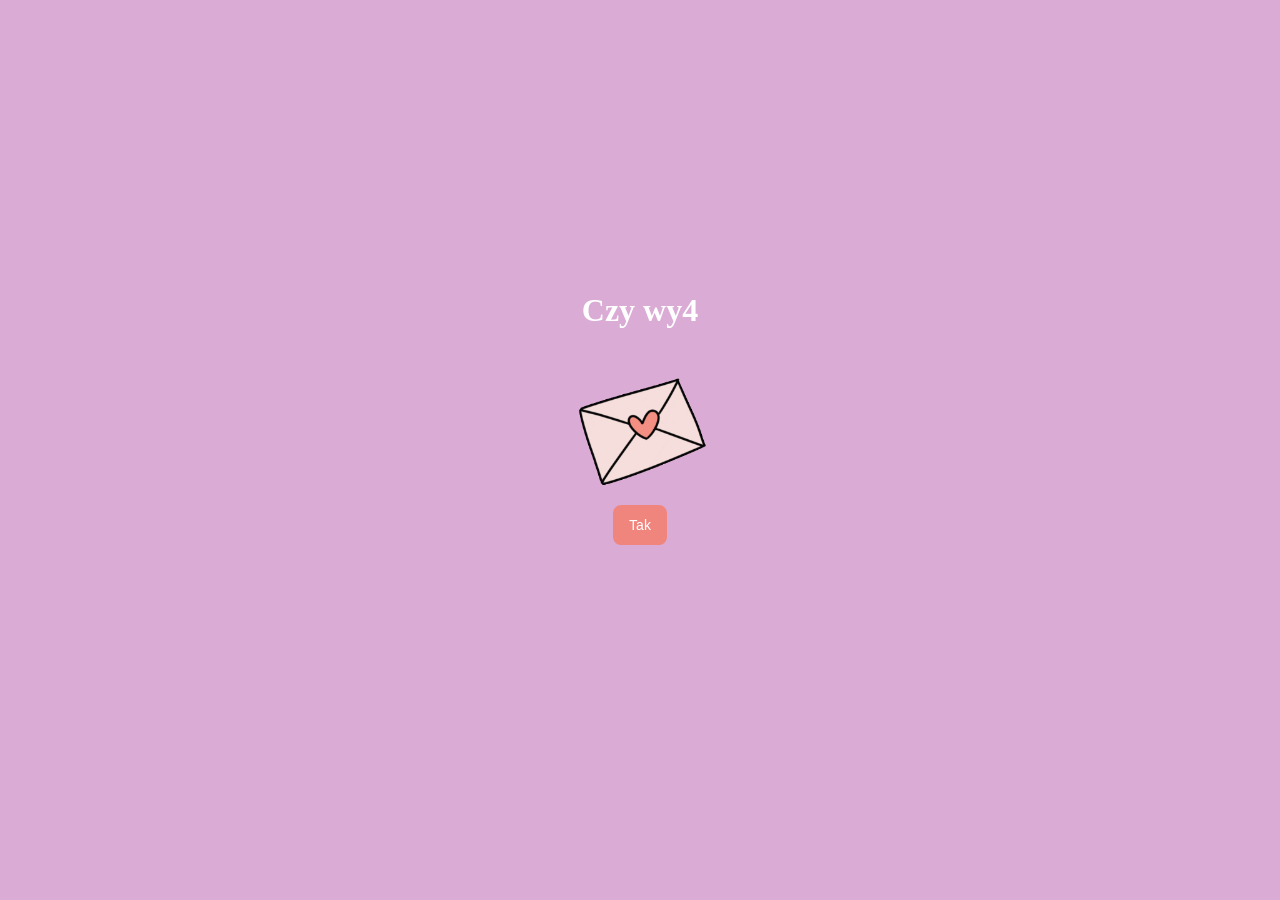
==== index.html @ 9fefeac3 "Init" ====
<!DOCTYPE html>
<html>
  <head>
    <link rel="stylesheet" href="./styles.css" />
  </head>
  <body>
    <div class="container">
      <div class="center">
        <div><h1>Czy wy4</h1></div>
        <div class="img">
          <img
            src="./giphy.gif"
            alt="Cute animated mail sticker"
            width="150"
            height="150"
          />
        </div>
        <div>
          <button class="button-1" onclick="yesClick()">Tak</button>
        </div>
      </div>
    </div>
    <script>
      function yesClick() {
        window.location.href = "yes.html";
      }
    </script>
  </body>
</html>
---- styles.css ----
body {
  background-color: rgb(218, 171, 213);
}

h1 {
  color: white;
}
h3 {
  color: white;
}

.container {
  height: 800px;
  position: relative;
  text-align: center;
}

.center {
  position: absolute;
  top: 50%;
  left: 50%;
  -ms-transform: translate(-50%, -50%);
  transform: translate(-50%, -50%);
}

/* CSS */
.button-1 {
  background-color: #f0857e;
  border-radius: 8px;
  border-style: none;
  box-sizing: border-box;
  color: #ffffff;
  cursor: pointer;
  display: inline-block;
  font-family: "Haas Grot Text R Web", "Helvetica Neue", Helvetica, Arial,
    sans-serif;
  font-size: 14px;
  font-weight: 500;
  height: 40px;
  line-height: 20px;
  list-style: none;
  margin: 0;
  outline: none;
  padding: 10px 16px;
  position: relative;
  text-align: center;
  text-decoration: none;
  transition: color 100ms;
  vertical-align: baseline;
  user-select: none;
  -webkit-user-select: none;
  touch-action: manipulation;
}

.button-1:hover,
.button-1:focus {
  background-color: #eea5a0;
}

.mirror {
  -moz-transform: scale(-1, 1);
  -o-transform: scale(-1, 1);
  -webkit-transform: scale(-1, 1);
  transform: scale(-1, 1);
}
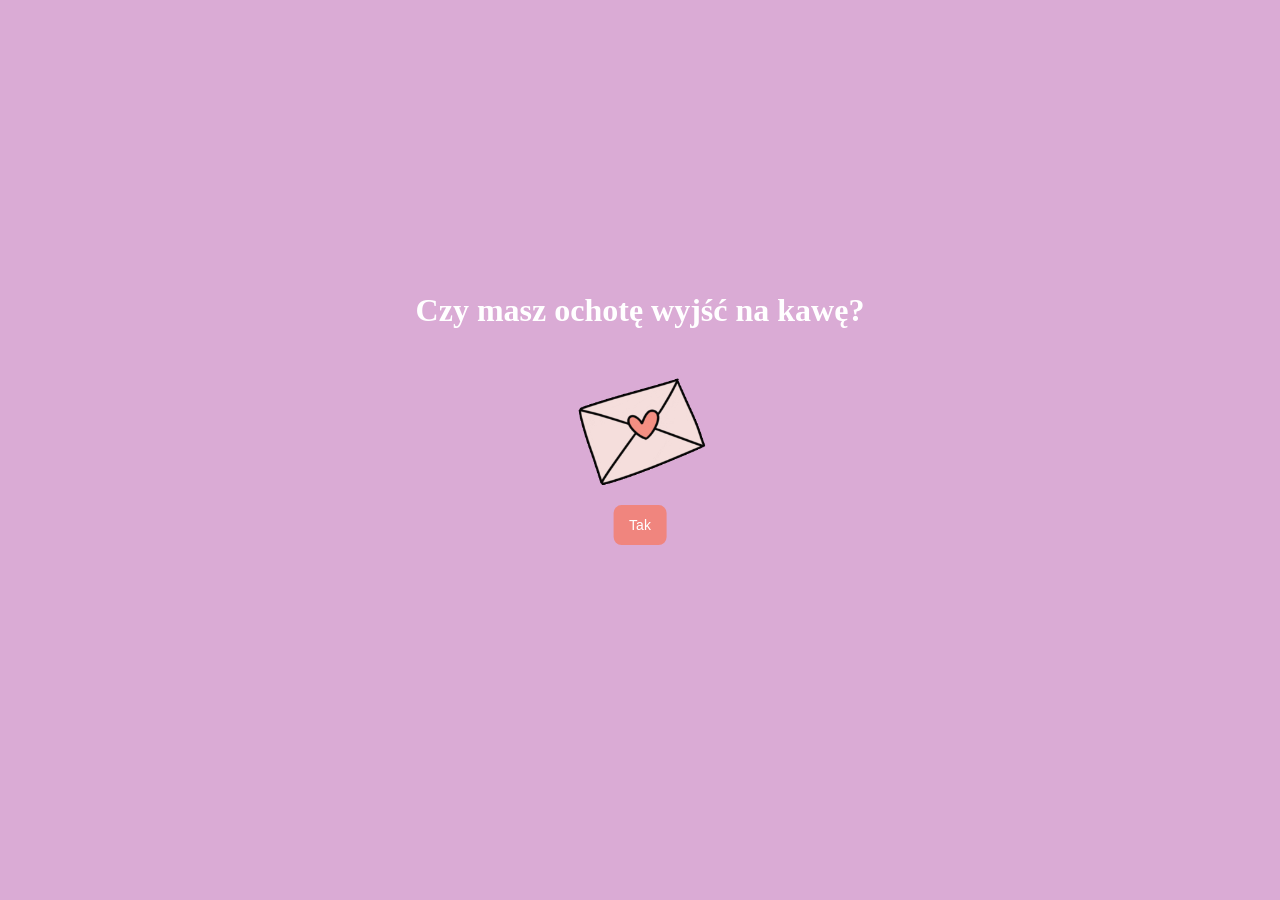
==== commit 9d8c8b9c: "fix question" ====
--- a/index.html
+++ b/index.html
@@ -6,7 +6,7 @@
   <body>
     <div class="container">
       <div class="center">
-        <div><h1>Czy wy4</h1></div>
+        <div><h1>Czy masz ochotę wyjść na kawę?</h1></div>
         <div class="img">
           <img
             src="./giphy.gif"
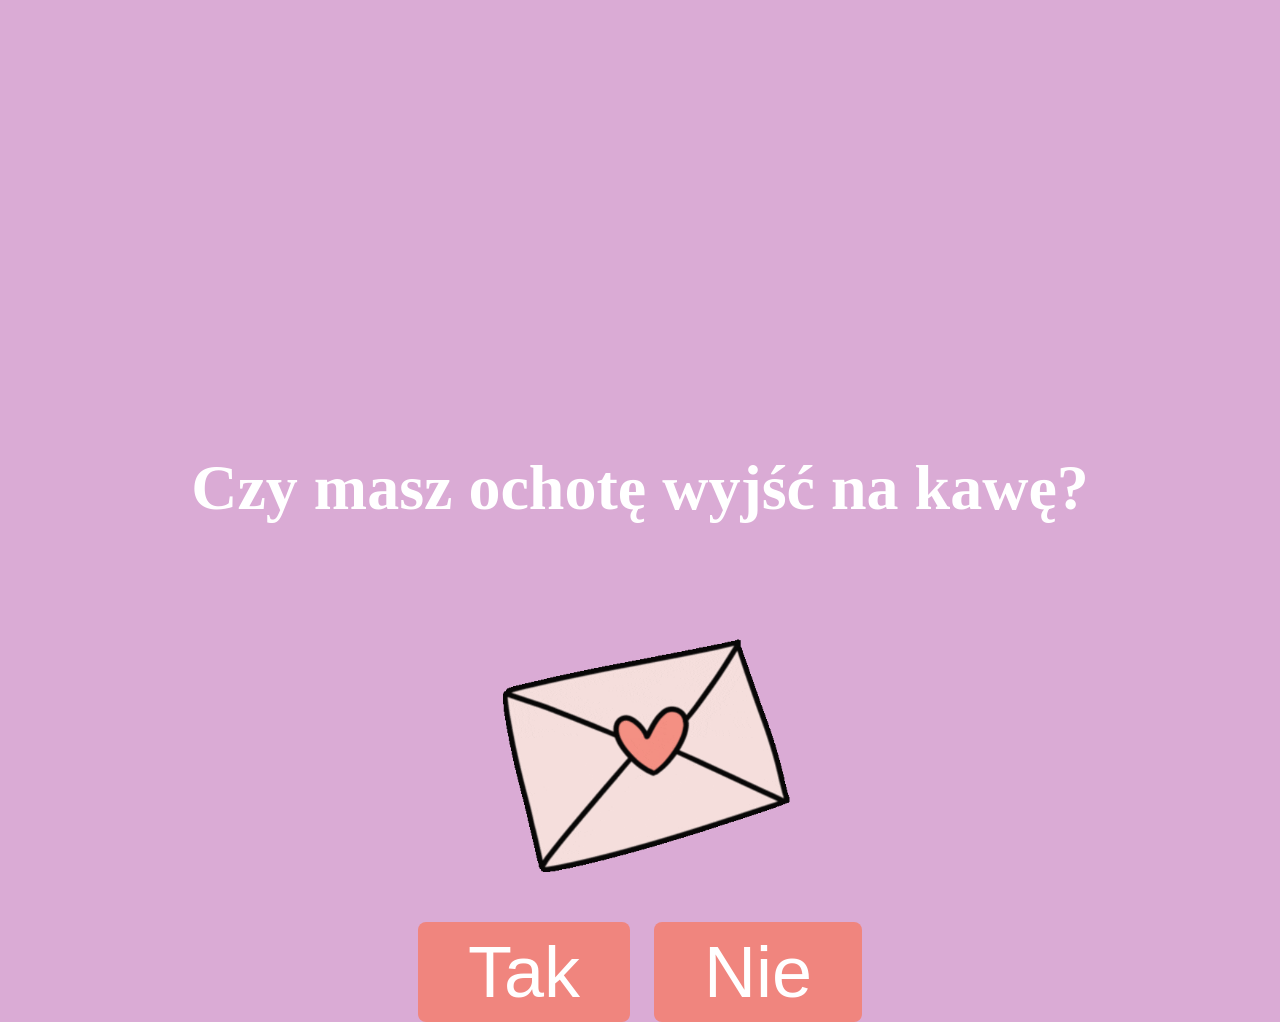
==== commit 8395f358: "add no option" ====
--- a/index.html
+++ b/index.html
@@ -11,12 +11,19 @@
           <img
             src="./giphy.gif"
             alt="Cute animated mail sticker"
-            width="150"
-            height="150"
+            width="350"
+            height="350"
           />
         </div>
-        <div>
+        <div class="buttons">
           <button class="button-1" onclick="yesClick()">Tak</button>
+          <button
+            class="button-1"
+            onclick="noClick()"
+            style="margin-left: 20px"
+          >
+            Nie
+          </button>
         </div>
       </div>
     </div>
@@ -24,6 +31,9 @@
       function yesClick() {
         window.location.href = "yes.html";
       }
+      function noClick() {
+        window.location.href = "no.html";
+      }
     </script>
   </body>
 </html>
--- a/styles.css
+++ b/styles.css
@@ -4,23 +4,25 @@
 
 h1 {
   color: white;
+  font-size: 4em;
 }
-h3 {
+h2 {
   color: white;
+  font-size: 2em;
 }
 
 .container {
   height: 800px;
   position: relative;
   text-align: center;
+  display: flex;
+  justify-content: center;
 }
 
 .center {
   position: absolute;
   top: 50%;
-  left: 50%;
-  -ms-transform: translate(-50%, -50%);
-  transform: translate(-50%, -50%);
+  margin-left: auto;
 }
 
 /* CSS */
@@ -34,14 +36,14 @@
   display: inline-block;
   font-family: "Haas Grot Text R Web", "Helvetica Neue", Helvetica, Arial,
     sans-serif;
-  font-size: 14px;
+  font-size: 4.5em;
   font-weight: 500;
-  height: 40px;
+  height: 100px;
   line-height: 20px;
   list-style: none;
   margin: 0;
   outline: none;
-  padding: 10px 16px;
+  padding: 30px 50px;
   position: relative;
   text-align: center;
   text-decoration: none;
@@ -63,3 +65,9 @@
   -webkit-transform: scale(-1, 1);
   transform: scale(-1, 1);
 }
+
+@media (max-width: 480px) {
+  .button-1 {
+    height: 100px;
+  }
+}
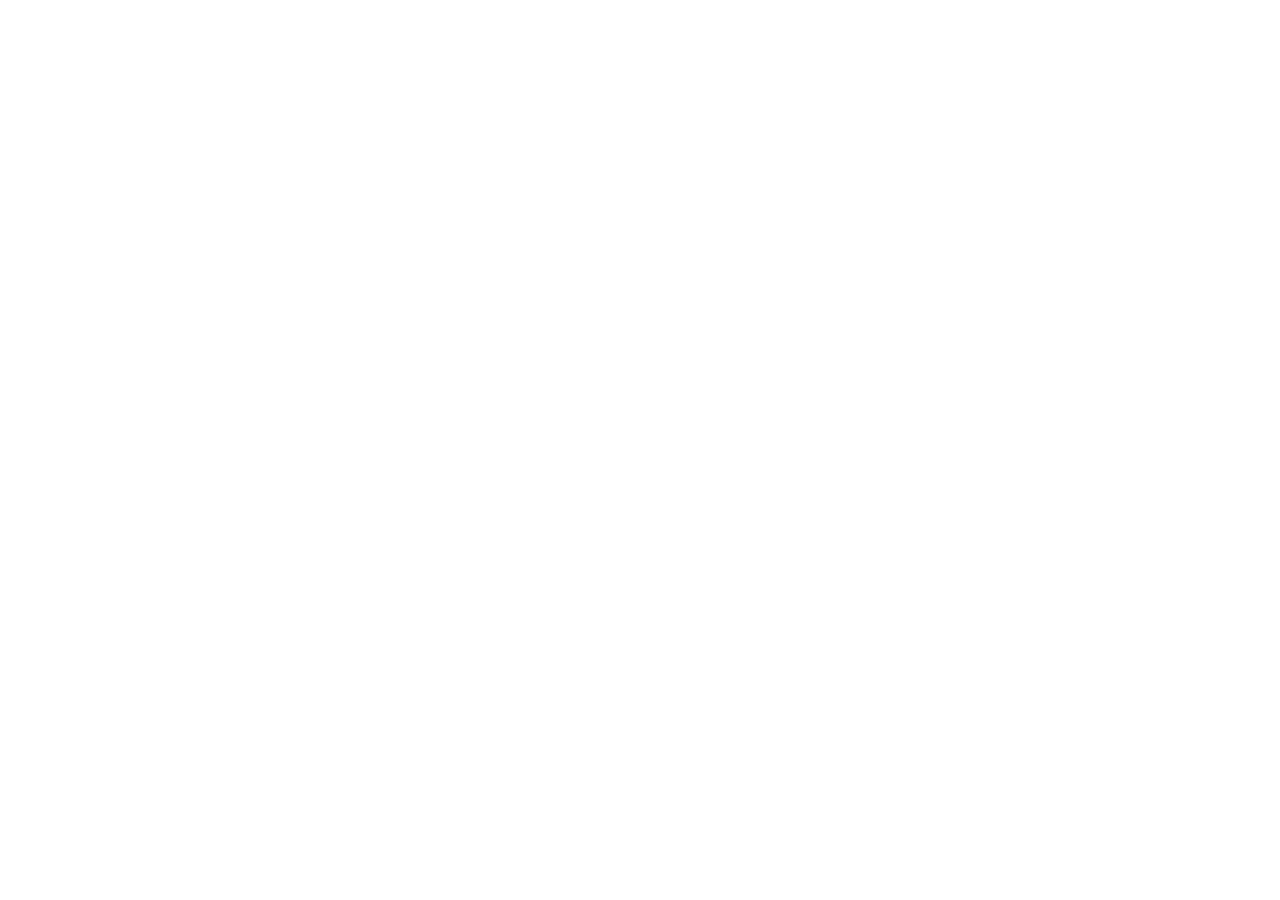
==== commit fb66b0f9: "comment out" ====
--- a/index.html
+++ b/index.html
@@ -1,6 +1,6 @@
 <!DOCTYPE html>
 <html>
-  <head>
+  <!-- <head>
     <link rel="stylesheet" href="./styles.css" />
   </head>
   <body>
@@ -33,7 +33,7 @@
       }
       function noClick() {
         window.location.href = "no.html";
-      }
+      } -->
     </script>
   </body>
 </html>
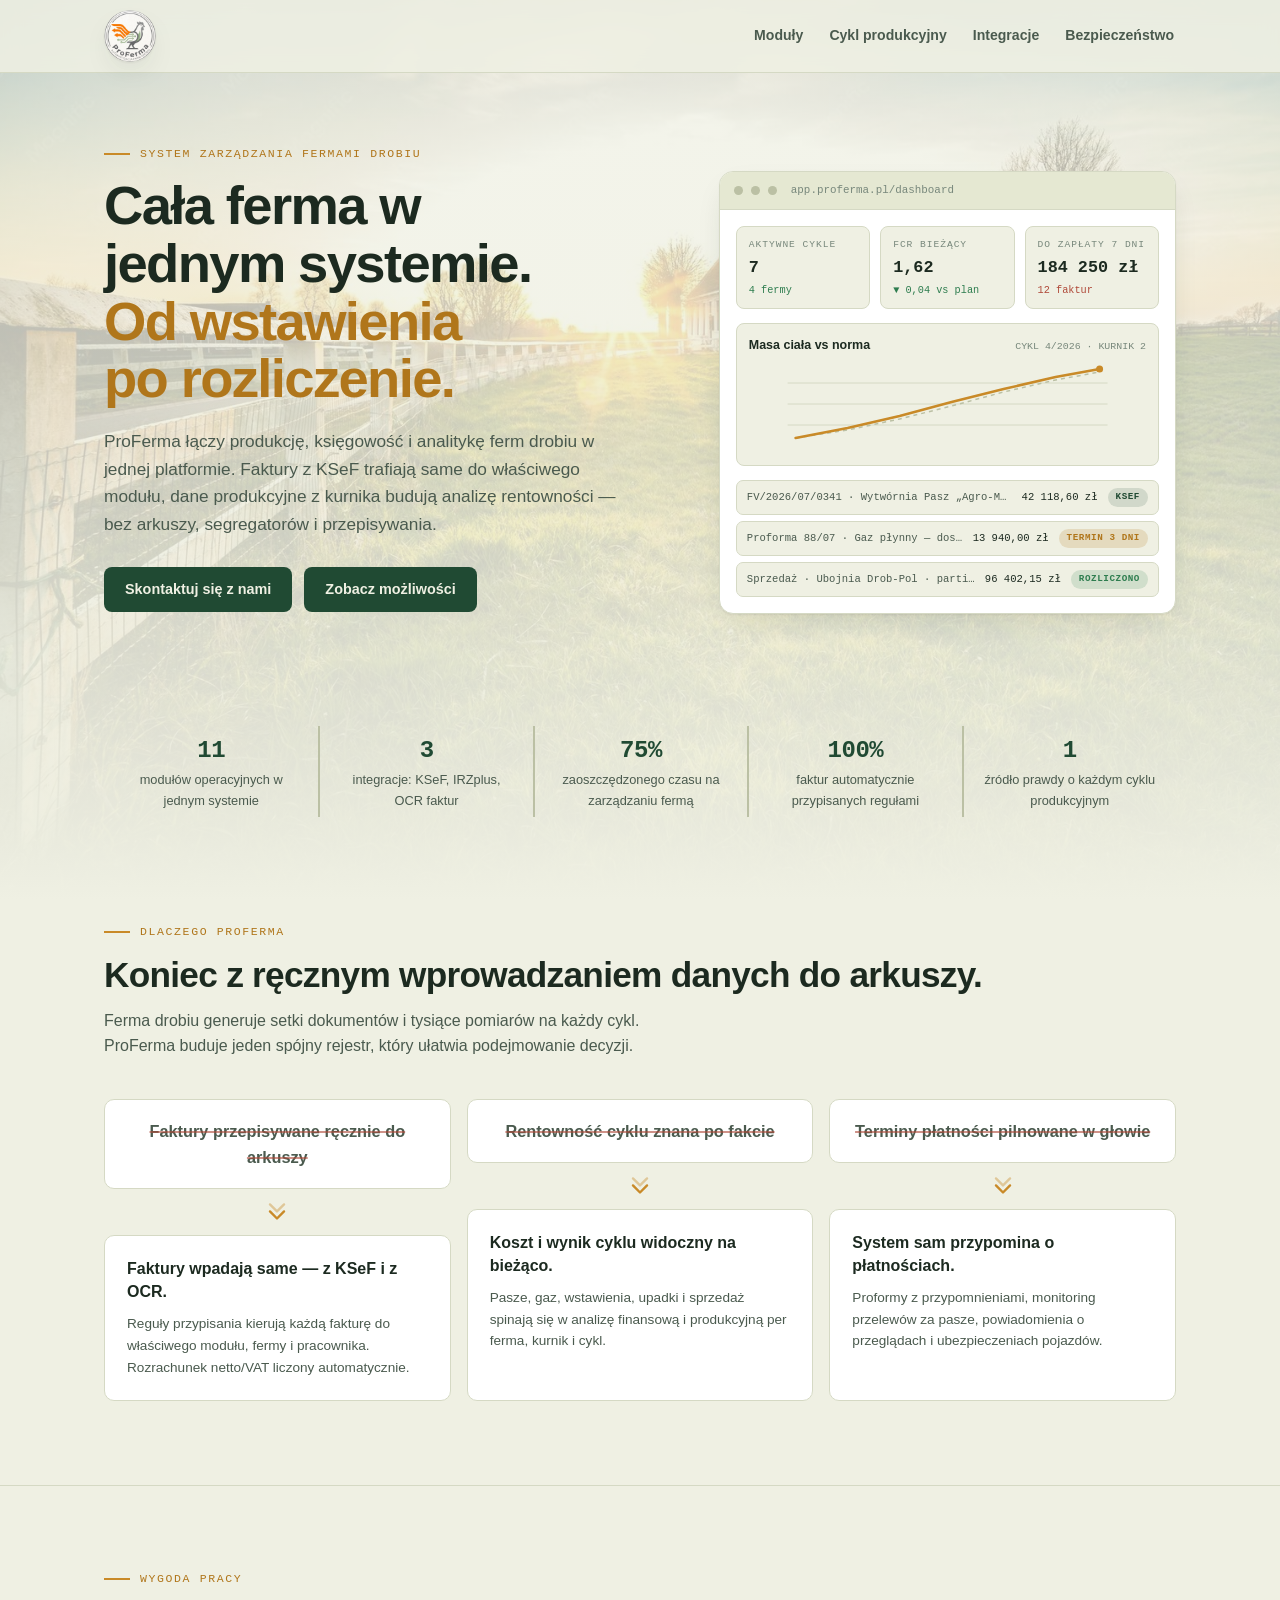
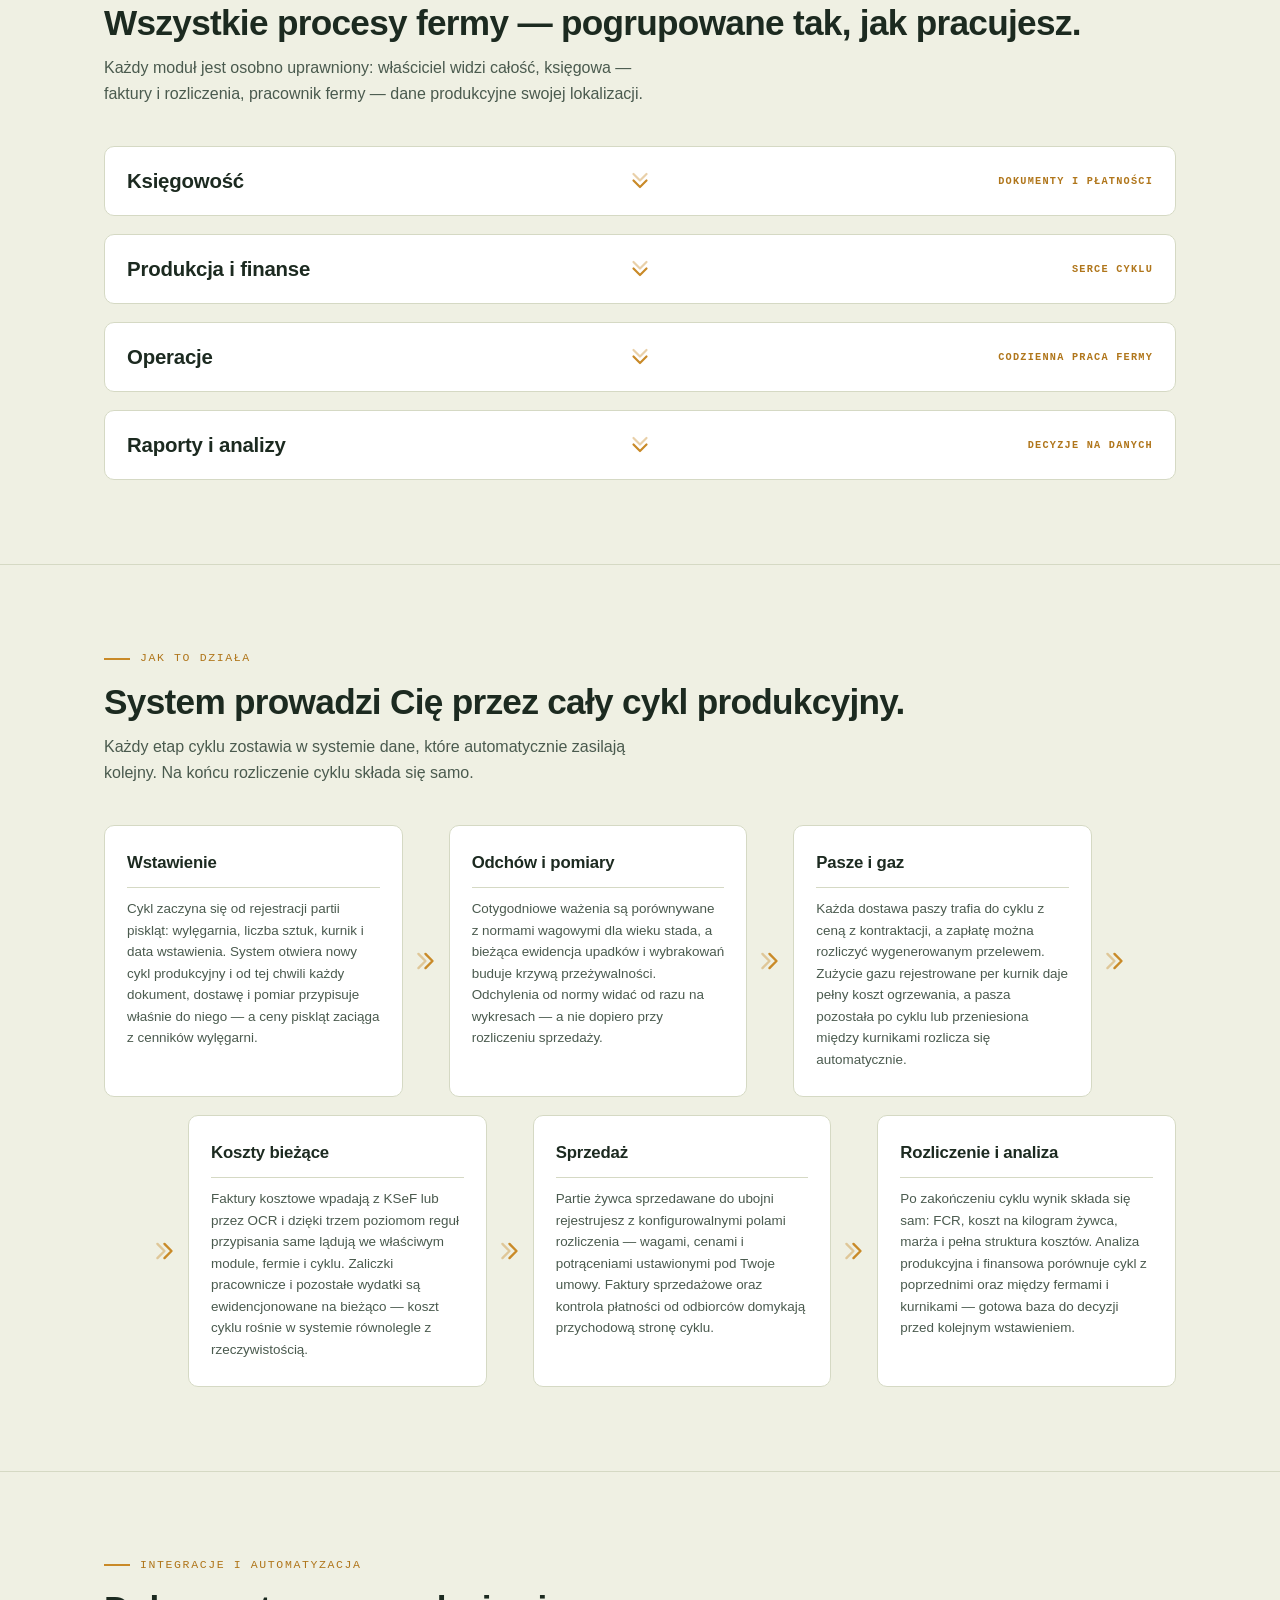
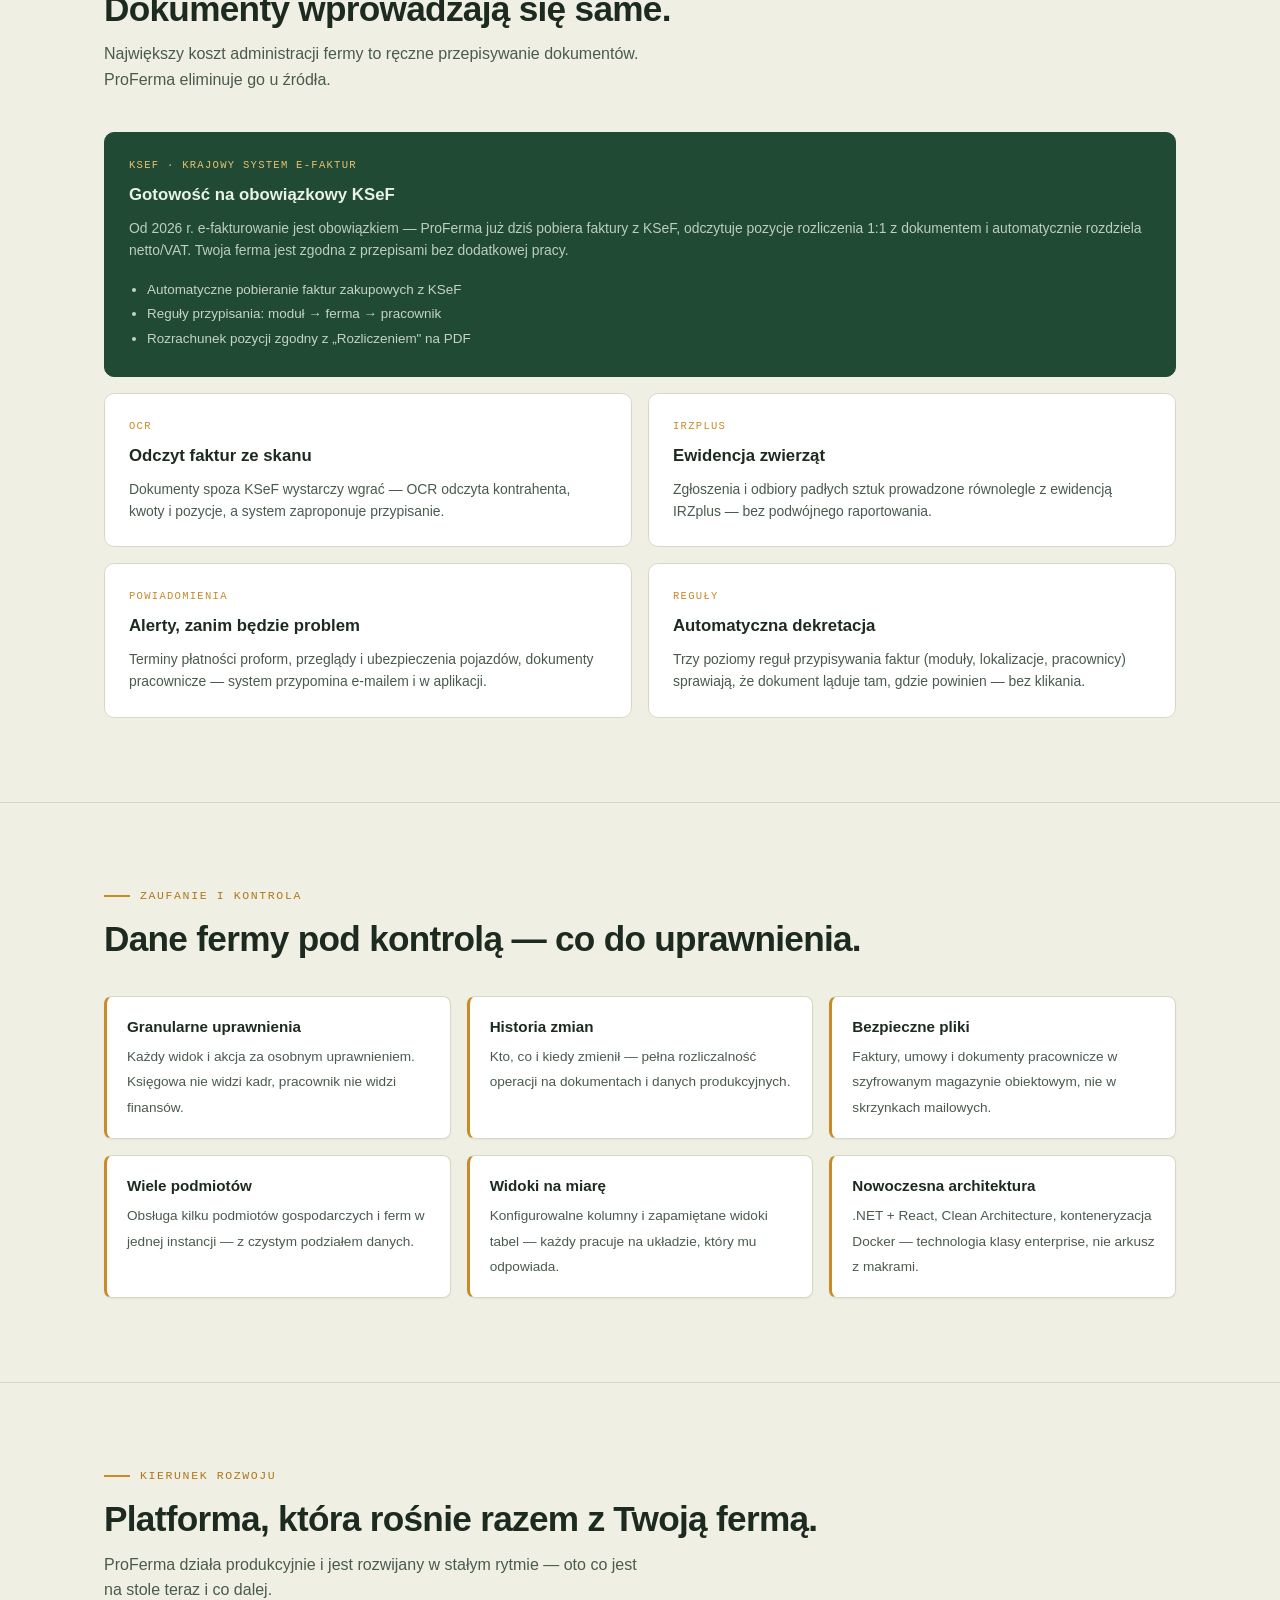
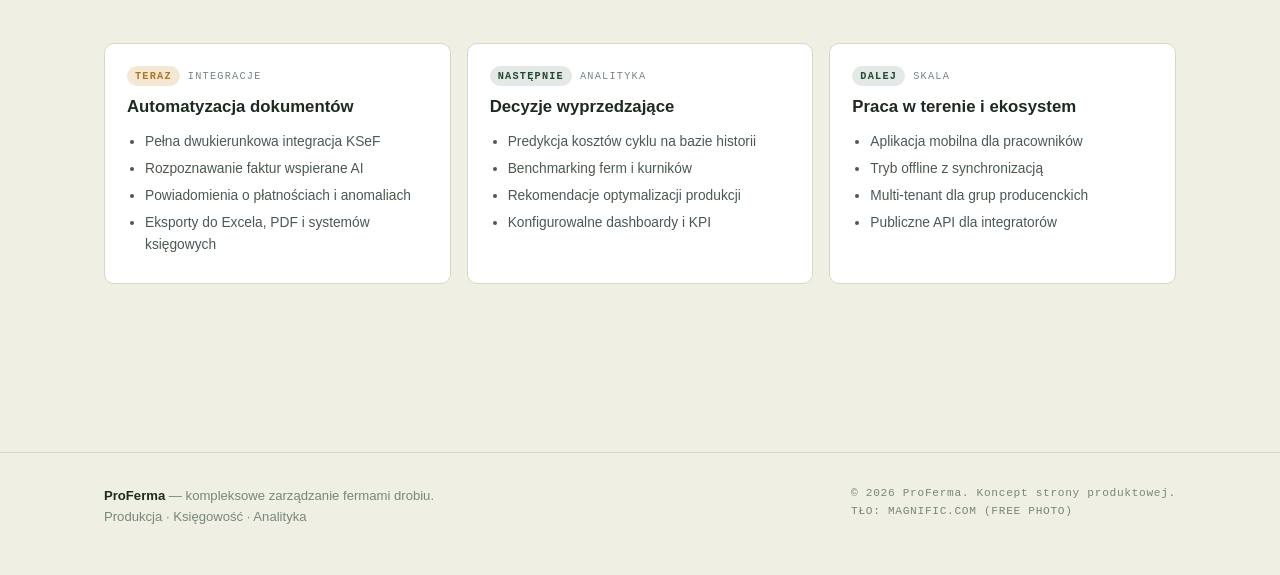
==== commit b751254b: "changes for page" ====
--- a/index.html
+++ b/index.html
@@ -1,39 +1,2036 @@
-<!DOCTYPE html>
-<html>
-  <!-- <head>
-    <link rel="stylesheet" href="./styles.css" />
+<!doctype html>
+<html lang="pl">
+  <head>
+    <meta charset="utf-8" />
+    <meta name="viewport" content="width=device-width, initial-scale=1" />
+    <title>ProFerma — Cała ferma w jednym systemie</title>
+    <style>
+      :root {
+        --bg: #eff0e3;
+        --bg-raised: #ffffff;
+        --bg-inset: #e5e8d2;
+        --ink: #1c2a20;
+        --ink-soft: #4a5a4e;
+        --ink-faint: #77877b;
+        --pine: #204a33;
+        --pine-deep: #16341f;
+        --amber: #c98a28;
+        --amber-strong: #b0761b;
+        --line: #d5d9c4;
+        --line-strong: #bbc0a4;
+        --good: #2e7d4f;
+        --warn: #b0761b;
+        --crit: #b04a3a;
+        --shadow:
+          0 1px 2px rgba(28, 42, 32, 0.06),
+          0 12px 32px -12px rgba(28, 42, 32, 0.18);
+        --radius: 10px;
+        --font-body:
+          "Segoe UI Variable Text", "Segoe UI", -apple-system, "Helvetica Neue",
+          Arial, sans-serif;
+        --font-display:
+          "Segoe UI Variable Display", "Segoe UI", -apple-system,
+          "Helvetica Neue", Arial, sans-serif;
+        --font-mono:
+          "Cascadia Mono", "Cascadia Code", Consolas, "SF Mono",
+          "JetBrains Mono", monospace;
+      }
+      @media (prefers-color-scheme: dark) {
+        :root {
+          --bg: #12160c;
+          --bg-raised: #1b2112;
+          --bg-inset: #161b0e;
+          --ink: #e6ebdc;
+          --ink-soft: #a8b5a2;
+          --ink-faint: #71806c;
+          --pine: #8fc7a3;
+          --pine-deep: #a9d8ba;
+          --amber: #e0a749;
+          --amber-strong: #edb85c;
+          --line: #2b331f;
+          --line-strong: #3c4629;
+          --good: #6fbe8f;
+          --warn: #e0a749;
+          --crit: #e08070;
+          --shadow:
+            0 1px 2px rgba(0, 0, 0, 0.4), 0 12px 32px -12px rgba(0, 0, 0, 0.6);
+        }
+      }
+      :root[data-theme="dark"] {
+        --bg: #12160c;
+        --bg-raised: #1b2112;
+        --bg-inset: #161b0e;
+        --ink: #e6ebdc;
+        --ink-soft: #a8b5a2;
+        --ink-faint: #71806c;
+        --pine: #8fc7a3;
+        --pine-deep: #a9d8ba;
+        --amber: #e0a749;
+        --amber-strong: #edb85c;
+        --line: #2b331f;
+        --line-strong: #3c4629;
+        --good: #6fbe8f;
+        --warn: #e0a749;
+        --crit: #e08070;
+        --shadow:
+          0 1px 2px rgba(0, 0, 0, 0.4), 0 12px 32px -12px rgba(0, 0, 0, 0.6);
+      }
+      :root[data-theme="light"] {
+        --bg: #eff0e3;
+        --bg-raised: #ffffff;
+        --bg-inset: #e5e8d2;
+        --ink: #1c2a20;
+        --ink-soft: #4a5a4e;
+        --ink-faint: #77877b;
+        --pine: #204a33;
+        --pine-deep: #16341f;
+        --amber: #c98a28;
+        --amber-strong: #b0761b;
+        --line: #d5d9c4;
+        --line-strong: #bbc0a4;
+        --good: #2e7d4f;
+        --warn: #b0761b;
+        --crit: #b04a3a;
+        --shadow:
+          0 1px 2px rgba(28, 42, 32, 0.06),
+          0 12px 32px -12px rgba(28, 42, 32, 0.18);
+      }
+
+      * {
+        box-sizing: border-box;
+      }
+      html {
+        scroll-behavior: smooth;
+      }
+      body {
+        margin: 0;
+        background: var(--bg);
+        color: var(--ink);
+        font-family: var(--font-body);
+        font-size: 16px;
+        line-height: 1.6;
+        -webkit-font-smoothing: antialiased;
+      }
+      a {
+        color: inherit;
+      }
+      .wrap {
+        max-width: 1120px;
+        margin: 0 auto;
+        padding: 0 24px;
+      }
+
+      .eyebrow {
+        font-family: var(--font-mono);
+        font-size: 0.72rem;
+        letter-spacing: 0.14em;
+        text-transform: uppercase;
+        color: var(--amber-strong);
+        display: flex;
+        align-items: center;
+        gap: 10px;
+        margin: 0 0 14px;
+      }
+      .eyebrow::before {
+        content: "";
+        width: 26px;
+        height: 2px;
+        background: var(--amber);
+        flex: none;
+      }
+      h2 {
+        font-family: var(--font-display);
+        font-size: clamp(1.6rem, 3.2vw, 2.2rem);
+        font-weight: 750;
+        letter-spacing: -0.02em;
+        line-height: 1.15;
+        margin: 0 0 12px;
+        text-wrap: balance;
+      }
+      .section-lead {
+        color: var(--ink-soft);
+        max-width: 62ch;
+        margin: 0 0 40px;
+      }
+
+      /* ---------- nav ---------- */
+      .topnav {
+        position: sticky;
+        top: 0;
+        z-index: 50;
+        background: color-mix(in srgb, var(--bg) 86%, transparent);
+        backdrop-filter: blur(10px);
+        border-bottom: 1px solid var(--line);
+      }
+      .topnav .wrap {
+        display: flex;
+        align-items: center;
+        gap: 28px;
+        height: 72px;
+      }
+      .brand {
+        display: flex;
+        align-items: center;
+        gap: 10px;
+        font-weight: 700;
+        text-decoration: none;
+        font-size: 1rem;
+      }
+      .brand-mark {
+        width: 52px;
+        height: 52px;
+        border-radius: 50%;
+        overflow: hidden;
+        flex: none;
+        display: block;
+        box-shadow: var(--shadow);
+      }
+      .brand-mark img {
+        display: block;
+        width: 100%;
+        height: 100%;
+        object-fit: cover;
+      }
+      .topnav nav {
+        display: flex;
+        gap: 22px;
+        margin-left: auto;
+      }
+      .topnav nav a {
+        text-decoration: none;
+        font-size: 0.88rem;
+        font-weight: 700;
+        color: var(--ink-soft);
+        padding: 4px 2px;
+        border-bottom: 2px solid transparent;
+      }
+      .topnav nav a:hover,
+      .topnav nav a:focus-visible {
+        color: var(--ink);
+        border-bottom-color: var(--amber-strong);
+      }
+      @media (max-width: 800px) {
+        .topnav nav {
+          display: none;
+        }
+      }
+
+      .btn {
+        display: inline-flex;
+        align-items: center;
+        gap: 8px;
+        padding: 10px 20px;
+        border-radius: 8px;
+        font-weight: 600;
+        font-size: 0.9rem;
+        text-decoration: none;
+        border: 1px solid transparent;
+        cursor: pointer;
+        transition:
+          transform 0.12s ease,
+          box-shadow 0.12s ease,
+          background 0.12s ease;
+      }
+      .btn-primary {
+        background: var(--pine);
+        color: var(--bg);
+      }
+      :root[data-theme="light"] .btn-primary {
+        color: #eff0e3;
+      }
+      @media (prefers-color-scheme: dark) {
+        .btn-primary {
+          color: #12160c;
+        }
+      }
+      :root[data-theme="dark"] .btn-primary {
+        color: #12160c;
+      }
+      .btn-primary:hover {
+        transform: translateY(-1px);
+        box-shadow: var(--shadow);
+      }
+      .btn-ghost {
+        border-color: var(--line-strong);
+        color: var(--ink);
+      }
+      .btn-ghost:hover {
+        background: var(--bg-inset);
+      }
+      .btn-sm {
+        padding: 7px 14px;
+        font-size: 0.82rem;
+      }
+      .btn:focus-visible {
+        outline: 2px solid var(--amber);
+        outline-offset: 2px;
+      }
+
+      /* ---------- hero ---------- */
+      .hero {
+        padding: 72px 0 64px;
+        overflow: hidden;
+      }
+      .hero .wrap {
+        display: grid;
+        grid-template-columns: minmax(0, 11fr) minmax(0, 9fr);
+        gap: 56px;
+        align-items: center;
+      }
+      @media (max-width: 940px) {
+        .hero .wrap {
+          grid-template-columns: 1fr;
+        }
+      }
+      .hero h1 {
+        font-family: var(--font-display);
+        font-size: clamp(2.2rem, 5vw, 3.4rem);
+        font-weight: 800;
+        letter-spacing: -0.03em;
+        line-height: 1.06;
+        margin: 0 0 20px;
+        text-wrap: balance;
+      }
+      .hero h1 .accent {
+        color: var(--amber-strong);
+      }
+      .hero .lead {
+        font-size: 1.08rem;
+        color: var(--ink-soft);
+        max-width: 54ch;
+        margin: 0 0 28px;
+      }
+      .hero-ctas {
+        display: flex;
+        gap: 12px;
+        flex-wrap: wrap;
+        margin-bottom: 28px;
+      }
+      .trust-chips {
+        display: flex;
+        gap: 8px;
+        flex-wrap: wrap;
+      }
+      .chip {
+        font-family: var(--font-mono);
+        font-size: 0.72rem;
+        letter-spacing: 0.05em;
+        padding: 5px 11px;
+        border: 1px solid var(--line-strong);
+        border-radius: 999px;
+        color: var(--ink-soft);
+        background: var(--bg-raised);
+      }
+      .chip strong {
+        color: var(--pine);
+        font-weight: 700;
+      }
+
+      /* dashboard mock */
+      .mock {
+        background: var(--bg-raised);
+        border: 1px solid var(--line);
+        border-radius: 14px;
+        box-shadow: var(--shadow);
+        overflow: hidden;
+        font-size: 0.78rem;
+      }
+      .mock-bar {
+        display: flex;
+        align-items: center;
+        gap: 8px;
+        padding: 10px 14px;
+        border-bottom: 1px solid var(--line);
+        background: var(--bg-inset);
+      }
+      .mock-bar .dot {
+        width: 9px;
+        height: 9px;
+        border-radius: 50%;
+        background: var(--line-strong);
+      }
+      .mock-bar .addr {
+        margin-left: 6px;
+        font-family: var(--font-mono);
+        font-size: 0.68rem;
+        color: var(--ink-faint);
+      }
+      .mock-body {
+        padding: 16px;
+        display: grid;
+        gap: 14px;
+      }
+      .kpis {
+        display: grid;
+        grid-template-columns: repeat(3, 1fr);
+        gap: 10px;
+      }
+      .kpi {
+        border: 1px solid var(--line);
+        border-radius: 8px;
+        padding: 10px 12px;
+        background: var(--bg);
+      }
+      .kpi .k-label {
+        font-family: var(--font-mono);
+        font-size: 0.6rem;
+        letter-spacing: 0.1em;
+        text-transform: uppercase;
+        color: var(--ink-faint);
+      }
+      .kpi .k-value {
+        font-family: var(--font-mono);
+        font-size: 1.05rem;
+        font-weight: 700;
+        font-variant-numeric: tabular-nums;
+        margin-top: 2px;
+      }
+      .kpi .k-delta {
+        font-family: var(--font-mono);
+        font-size: 0.64rem;
+        font-variant-numeric: tabular-nums;
+      }
+      .k-up {
+        color: var(--good);
+      }
+      .k-down {
+        color: var(--crit);
+      }
+      .mock-chart {
+        border: 1px solid var(--line);
+        border-radius: 8px;
+        padding: 12px;
+        background: var(--bg);
+      }
+      .mock-chart .mc-head {
+        display: flex;
+        justify-content: space-between;
+        align-items: baseline;
+        margin-bottom: 6px;
+      }
+      .mock-chart .mc-title {
+        font-weight: 600;
+        font-size: 0.78rem;
+      }
+      .mock-chart .mc-cycle {
+        font-family: var(--font-mono);
+        font-size: 0.62rem;
+        color: var(--ink-faint);
+      }
+      .mock-rows {
+        display: grid;
+        gap: 6px;
+      }
+      .mock-row {
+        display: grid;
+        grid-template-columns: 1fr auto auto;
+        gap: 10px;
+        align-items: center;
+        padding: 7px 10px;
+        border: 1px solid var(--line);
+        border-radius: 7px;
+        background: var(--bg);
+        font-family: var(--font-mono);
+        font-size: 0.66rem;
+        font-variant-numeric: tabular-nums;
+      }
+      .mock-row .r-name {
+        overflow: hidden;
+        text-overflow: ellipsis;
+        white-space: nowrap;
+        color: var(--ink-soft);
+      }
+      .pill {
+        font-size: 0.58rem;
+        letter-spacing: 0.06em;
+        padding: 2px 8px;
+        border-radius: 999px;
+        font-weight: 700;
+      }
+      .pill-ok {
+        background: color-mix(in srgb, var(--good) 16%, transparent);
+        color: var(--good);
+      }
+      .pill-warn {
+        background: color-mix(in srgb, var(--warn) 18%, transparent);
+        color: var(--warn);
+      }
+      .pill-new {
+        background: color-mix(in srgb, var(--pine) 14%, transparent);
+        color: var(--pine);
+      }
+
+      /* ---------- ticker band ---------- */
+      .band {
+        background: transparent;
+        padding: 22px 0;
+      }
+      .band .wrap {
+        display: grid;
+        grid-template-columns: repeat(5, 1fr);
+        gap: 0;
+      }
+      .band-item {
+        text-align: center;
+        padding: 6px 18px;
+      }
+      .band-item + .band-item {
+        border-left: 2px solid var(--line-strong);
+      }
+      @media (max-width: 800px) {
+        .band .wrap {
+          grid-template-columns: 1fr;
+        }
+        .band-item {
+          padding: 12px 0;
+        }
+        .band-item + .band-item {
+          border-left: none;
+          border-top: 2px solid var(--line-strong);
+        }
+      }
+      .band-item .b-num {
+        font-family: var(--font-mono);
+        font-weight: 700;
+        font-size: 1.5rem;
+        letter-spacing: -0.02em;
+        color: var(--pine);
+        font-variant-numeric: tabular-nums;
+      }
+      .band-item .b-cap {
+        font-size: 0.8rem;
+        color: var(--ink-soft);
+      }
+
+      /* ---------- sections ---------- */
+      section.block {
+        padding: 84px 0;
+      }
+      section.block + section.block {
+        border-top: 1px solid var(--line);
+      }
+
+      /* problems */
+      .probs {
+        display: grid;
+        grid-template-columns: repeat(3, 1fr);
+        gap: 16px;
+      }
+      @media (max-width: 900px) {
+        .probs {
+          grid-template-columns: 1fr;
+        }
+      }
+      .prob-col {
+        display: grid;
+        grid-template-rows: auto auto 1fr;
+        gap: 10px;
+        justify-items: center;
+      }
+      .prob-was {
+        width: 100%;
+        background: var(--bg-raised);
+        border: 1px solid var(--line);
+        border-radius: var(--radius);
+        padding: 18px 20px;
+        text-align: center;
+        font-size: 1.02rem;
+        font-weight: 600;
+        color: var(--ink-soft);
+        text-decoration: line-through;
+        text-decoration-color: color-mix(in srgb, var(--crit) 60%, transparent);
+        text-decoration-thickness: 1.5px;
+      }
+      .prob {
+        width: 100%;
+        background: var(--bg-raised);
+        border: 1px solid var(--line);
+        border-radius: var(--radius);
+        padding: 22px;
+        display: grid;
+        gap: 10px;
+        align-content: start;
+      }
+      .arr-down svg {
+        transform: rotate(90deg);
+      }
+      .prob .p-now {
+        font-weight: 650;
+        line-height: 1.4;
+      }
+      .prob .p-how {
+        font-size: 0.85rem;
+        color: var(--ink-soft);
+      }
+
+      /* modules */
+      .mod-groups {
+        display: grid;
+        gap: 18px;
+      }
+      .mod-group {
+        background: var(--bg-raised);
+        border: 1px solid var(--line);
+        border-radius: var(--radius);
+        overflow: hidden;
+      }
+      .mod-head {
+        display: flex;
+        align-items: center;
+        gap: 14px;
+        padding: 16px 22px;
+      }
+      .mod-group.open .mod-head {
+        border-bottom: 1px solid var(--line);
+      }
+      .mod-head h3 {
+        margin: 0;
+        flex: 1 1 0;
+        font-family: var(--font-display);
+        font-size: 1.275rem;
+        font-weight: 700;
+        letter-spacing: -0.01em;
+      }
+      .mod-head .mod-tag {
+        flex: 1 1 0;
+        text-align: right;
+        font-family: var(--font-mono);
+        font-size: 0.64rem;
+        font-weight: 700;
+        letter-spacing: 0.12em;
+        text-transform: uppercase;
+        color: var(--amber-strong);
+      }
+      .mod-toggle {
+        flex: none;
+        background: none;
+        border: none;
+        padding: 6px;
+        border-radius: 6px;
+        cursor: pointer;
+        color: var(--amber);
+        display: grid;
+        place-items: center;
+      }
+      .mod-toggle:hover {
+        background: var(--bg-inset);
+      }
+      .mod-toggle:focus-visible {
+        outline: 2px solid var(--amber);
+        outline-offset: 2px;
+      }
+      .mod-toggle svg {
+        display: block;
+        transition: transform 0.35s ease;
+      }
+      .mod-group.open .mod-toggle svg {
+        transform: rotate(180deg);
+      }
+      .mod-collapse {
+        overflow: hidden;
+        height: 0;
+        transition: height 0.4s ease;
+      }
+      @media (prefers-reduced-motion: reduce) {
+        .mod-toggle svg,
+        .mod-collapse {
+          transition: none;
+        }
+      }
+      .mod-list {
+        display: grid;
+        grid-template-columns: repeat(auto-fill, minmax(240px, 1fr));
+        gap: 14px;
+        padding: 18px 22px 22px;
+      }
+      .mod-item {
+        background: var(--bg);
+        border: 1px solid var(--line);
+        border-radius: 8px;
+        padding: 16px 18px 18px;
+        display: grid;
+        gap: 6px;
+        align-content: start;
+        transition:
+          border-color 0.15s ease,
+          transform 0.15s ease,
+          box-shadow 0.15s ease;
+      }
+      .mod-item:hover {
+        border-color: var(--amber);
+        transform: translateY(-2px);
+        box-shadow: var(--shadow);
+      }
+      .mod-item b {
+        display: flex;
+        align-items: center;
+        gap: 9px;
+        font-size: 0.95rem;
+        font-weight: 700;
+      }
+      .mod-item b::before {
+        content: "";
+        width: 8px;
+        height: 8px;
+        flex: none;
+        background: var(--amber);
+        border-radius: 2px;
+      }
+      .mod-item span {
+        font-size: 0.82rem;
+        color: var(--ink-soft);
+        line-height: 1.5;
+      }
+      @media (prefers-reduced-motion: reduce) {
+        .mod-item {
+          transition: none;
+        }
+        .mod-item:hover {
+          transform: none;
+        }
+      }
+
+      /* cycle timeline */
+      .cycle {
+        display: grid;
+        gap: 18px;
+      }
+      .cycle-row {
+        display: grid;
+        gap: 0 10px;
+        align-items: stretch;
+      }
+      .row-top {
+        grid-template-columns: 1fr auto 1fr auto 1fr auto;
+        margin-right: 48px;
+      }
+      .row-bottom {
+        grid-template-columns: auto 1fr auto 1fr auto 1fr;
+        margin-left: 48px;
+      }
+      .step {
+        background: var(--bg-raised);
+        border: 1px solid var(--line);
+        border-radius: var(--radius);
+        padding: 24px 22px 26px;
+      }
+      .step h4 {
+        margin: 0 0 10px;
+        font-family: var(--font-display);
+        font-size: 1.05rem;
+        font-weight: 700;
+        letter-spacing: -0.01em;
+        padding-bottom: 10px;
+        border-bottom: 1px solid var(--line);
+      }
+      .step p {
+        margin: 0;
+        font-size: 0.84rem;
+        color: var(--ink-soft);
+        line-height: 1.6;
+      }
+      .c-arrow {
+        align-self: center;
+        justify-self: center;
+        display: grid;
+        place-items: center;
+        color: var(--amber);
+      }
+      .c-arrow svg {
+        display: block;
+      }
+      @media (max-width: 980px) {
+        .cycle {
+          gap: 10px;
+        }
+        .row-top,
+        .row-bottom {
+          grid-template-columns: 1fr;
+          margin: 0;
+          gap: 10px;
+        }
+        .cycle-row .c-arrow svg {
+          transform: rotate(90deg);
+        }
+        .arrow-lead {
+          display: none;
+        }
+      }
+
+      /* integrations */
+      .integr {
+        display: grid;
+        grid-template-columns: repeat(2, 1fr);
+        gap: 16px;
+      }
+      @media (max-width: 800px) {
+        .integr {
+          grid-template-columns: 1fr;
+        }
+      }
+      .int-card {
+        background: var(--bg-raised);
+        border: 1px solid var(--line);
+        border-radius: var(--radius);
+        padding: 24px;
+        display: grid;
+        gap: 8px;
+        align-content: start;
+      }
+      .int-card.feature {
+        grid-column: span 2;
+        background: var(--pine);
+        border-color: var(--pine);
+        color: #eaf2e6;
+      }
+      @media (max-width: 800px) {
+        .int-card.feature {
+          grid-column: span 1;
+        }
+      }
+      :root[data-theme="dark"] .int-card.feature {
+        background: #1e3a28;
+        color: #dce8d6;
+      }
+      @media (prefers-color-scheme: dark) {
+        .int-card.feature {
+          background: #1e3a28;
+          color: #dce8d6;
+        }
+      }
+      :root[data-theme="light"] .int-card.feature {
+        background: var(--pine);
+        color: #eaf2e6;
+      }
+      .int-card .i-code {
+        font-family: var(--font-mono);
+        font-size: 0.66rem;
+        letter-spacing: 0.12em;
+        text-transform: uppercase;
+        color: var(--amber);
+      }
+      .int-card.feature .i-code {
+        color: #e9c071;
+      }
+      .int-card h3 {
+        margin: 0;
+        font-size: 1.05rem;
+        font-weight: 700;
+      }
+      .int-card p {
+        margin: 0;
+        font-size: 0.87rem;
+        color: var(--ink-soft);
+      }
+      .int-card.feature p {
+        color: color-mix(in srgb, #eaf2e6 78%, transparent);
+      }
+      .int-card ul {
+        margin: 6px 0 0;
+        padding-left: 18px;
+        font-size: 0.84rem;
+        color: var(--ink-soft);
+      }
+      .int-card.feature ul {
+        color: color-mix(in srgb, #eaf2e6 82%, transparent);
+      }
+      .int-card li {
+        margin: 3px 0;
+      }
+
+      /* security */
+      .sec-grid {
+        display: grid;
+        grid-template-columns: repeat(3, 1fr);
+        gap: 16px;
+      }
+      @media (max-width: 900px) {
+        .sec-grid {
+          grid-template-columns: 1fr;
+        }
+      }
+      .sec-item {
+        background: var(--bg-raised);
+        border: 1px solid var(--line);
+        border-left: 3px solid var(--amber);
+        border-radius: 8px;
+        padding: 18px 20px;
+        box-shadow: 0 1px 2px rgba(28, 42, 32, 0.05);
+      }
+      .sec-item b {
+        display: block;
+        margin-bottom: 4px;
+        font-size: 0.95rem;
+      }
+      .sec-item span {
+        font-size: 0.85rem;
+        color: var(--ink-soft);
+      }
+
+      /* roadmap */
+      .road {
+        display: grid;
+        grid-template-columns: repeat(3, 1fr);
+        gap: 16px;
+      }
+      @media (max-width: 900px) {
+        .road {
+          grid-template-columns: 1fr;
+        }
+      }
+      .road-col {
+        background: var(--bg-raised);
+        border: 1px solid var(--line);
+        border-radius: var(--radius);
+        padding: 22px;
+      }
+      .road-col .r-phase {
+        font-family: var(--font-mono);
+        font-size: 0.64rem;
+        letter-spacing: 0.12em;
+        text-transform: uppercase;
+        color: var(--ink-faint);
+        margin-bottom: 8px;
+        display: flex;
+        align-items: center;
+        gap: 8px;
+      }
+      .road-col .r-phase .st {
+        padding: 2px 8px;
+        border-radius: 999px;
+        font-weight: 700;
+      }
+      .st-now {
+        background: color-mix(in srgb, var(--amber) 20%, transparent);
+        color: var(--amber-strong);
+      }
+      .st-next {
+        background: color-mix(in srgb, var(--pine) 12%, transparent);
+        color: var(--pine);
+      }
+      .road-col h3 {
+        margin: 0 0 10px;
+        font-size: 1.05rem;
+      }
+      .road-col ul {
+        margin: 0;
+        padding-left: 18px;
+        font-size: 0.86rem;
+        color: var(--ink-soft);
+      }
+      .road-col li {
+        margin: 5px 0;
+      }
+
+      /* CTA */
+      .cta {
+        background: var(--pine);
+        color: #eaf2e6;
+        border-radius: 16px;
+        padding: 56px 48px;
+        display: grid;
+        grid-template-columns: minmax(0, 3fr) auto;
+        gap: 32px;
+        align-items: center;
+      }
+      :root[data-theme="dark"] .cta {
+        background: #1e3a28;
+        color: #dce8d6;
+      }
+      @media (prefers-color-scheme: dark) {
+        .cta {
+          background: #1e3a28;
+          color: #dce8d6;
+        }
+      }
+      :root[data-theme="light"] .cta {
+        background: var(--pine);
+        color: #eaf2e6;
+      }
+      @media (max-width: 800px) {
+        .cta {
+          grid-template-columns: 1fr;
+          padding: 40px 28px;
+        }
+      }
+      .cta h2 {
+        color: inherit;
+        margin-bottom: 8px;
+      }
+      .cta p {
+        margin: 0;
+        color: color-mix(in srgb, currentColor 75%, transparent);
+        max-width: 52ch;
+      }
+      .cta .btn-amber {
+        background: var(--amber);
+        color: #1c2a20;
+        font-weight: 700;
+        padding: 14px 28px;
+        font-size: 1rem;
+        white-space: nowrap;
+      }
+      .cta .btn-amber:hover {
+        transform: translateY(-1px);
+        box-shadow: 0 8px 24px -8px rgba(0, 0, 0, 0.4);
+      }
+      .cta-chips {
+        grid-column: 1 / -1;
+        justify-content: center;
+        margin-top: 10px;
+      }
+      .cta .chip {
+        background: color-mix(in srgb, #ffffff 8%, transparent);
+        border-color: color-mix(in srgb, #ffffff 28%, transparent);
+        color: color-mix(in srgb, currentColor 85%, transparent);
+      }
+      .cta .chip strong {
+        color: #e9c071;
+      }
+
+      footer {
+        border-top: 1px solid var(--line);
+        margin-top: 84px;
+        padding: 32px 0 48px;
+        font-size: 0.82rem;
+        color: var(--ink-faint);
+      }
+      footer .wrap {
+        display: flex;
+        justify-content: space-between;
+        gap: 20px;
+        flex-wrap: wrap;
+      }
+      footer .f-mono {
+        font-family: var(--font-mono);
+        font-size: 0.7rem;
+        letter-spacing: 0.06em;
+      }
+
+      /* zdjęcie w tle hero (magnific.com, free photo) — zanika przy scrollu w kolor strony */
+      .bg-gif {
+        position: fixed;
+        top: 0;
+        left: 0;
+        right: 0;
+        height: 100vh;
+        z-index: -1;
+        background-image: url("[data-uri]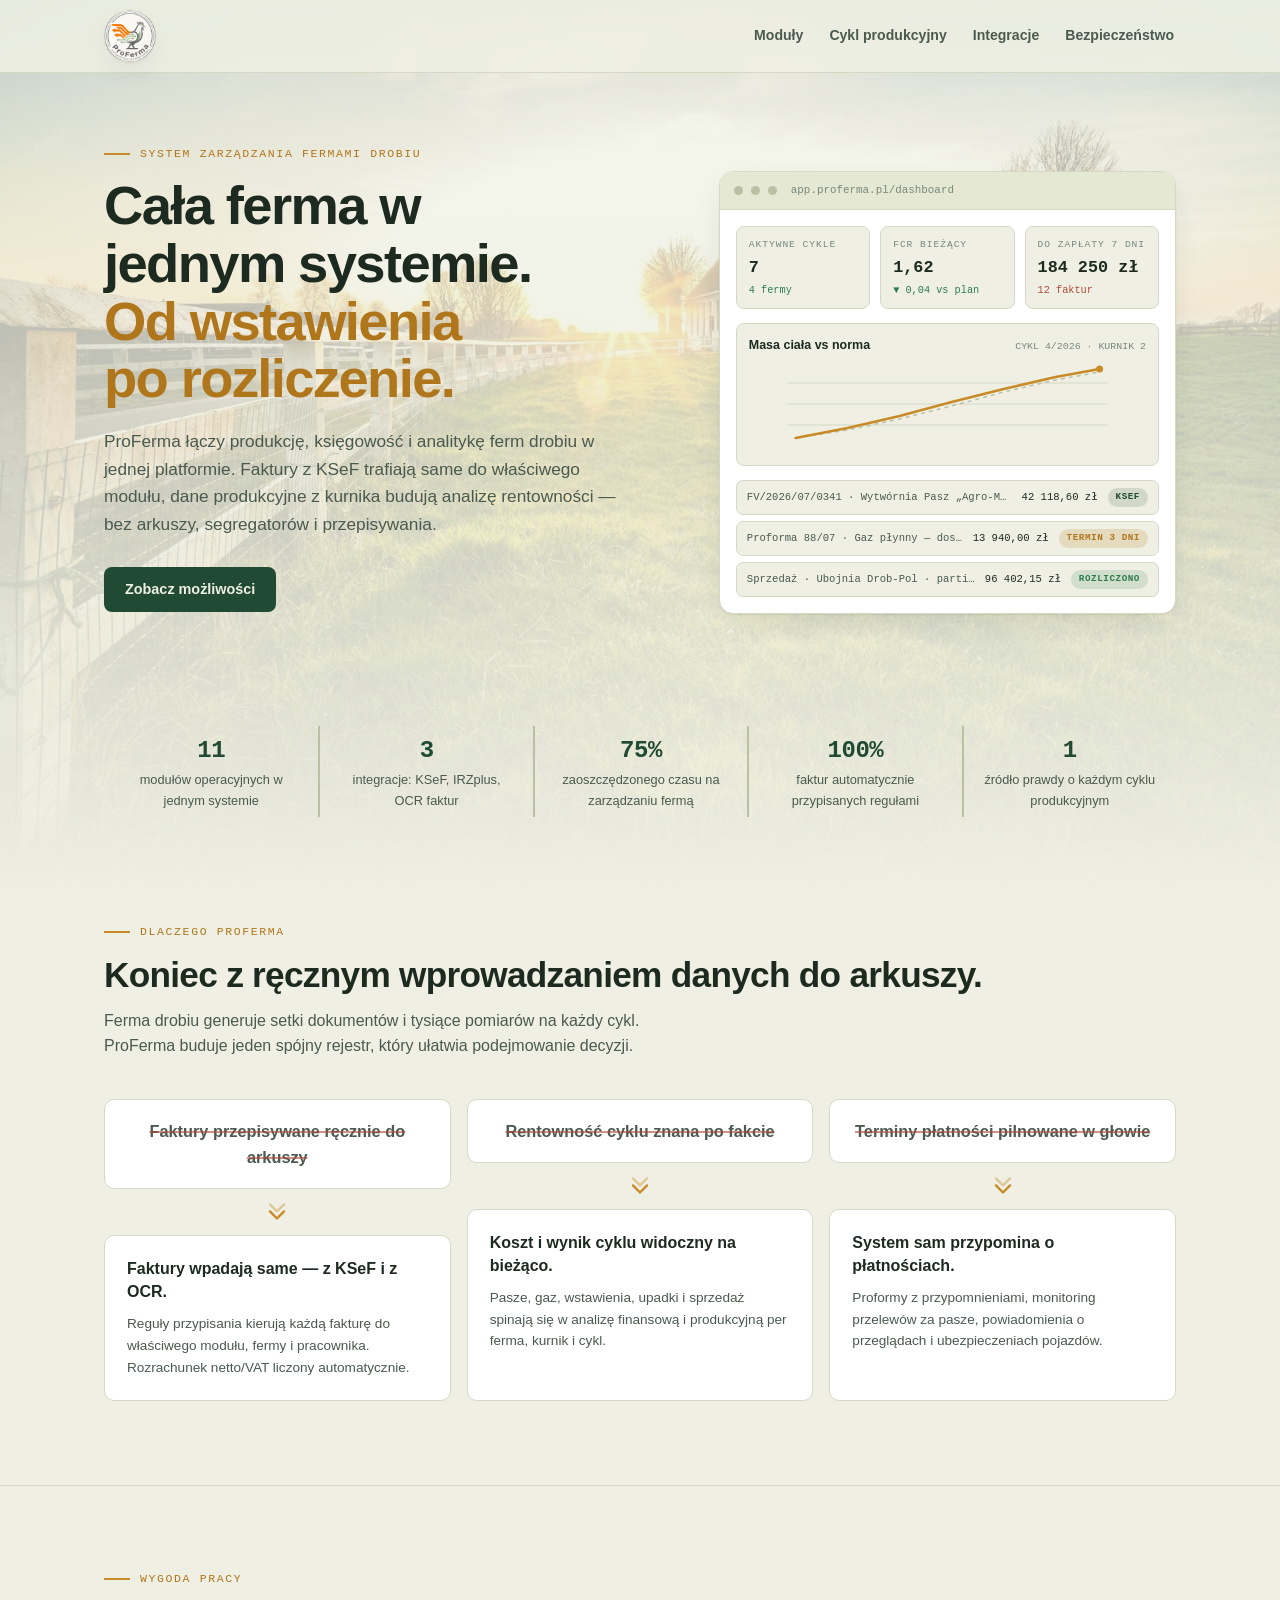
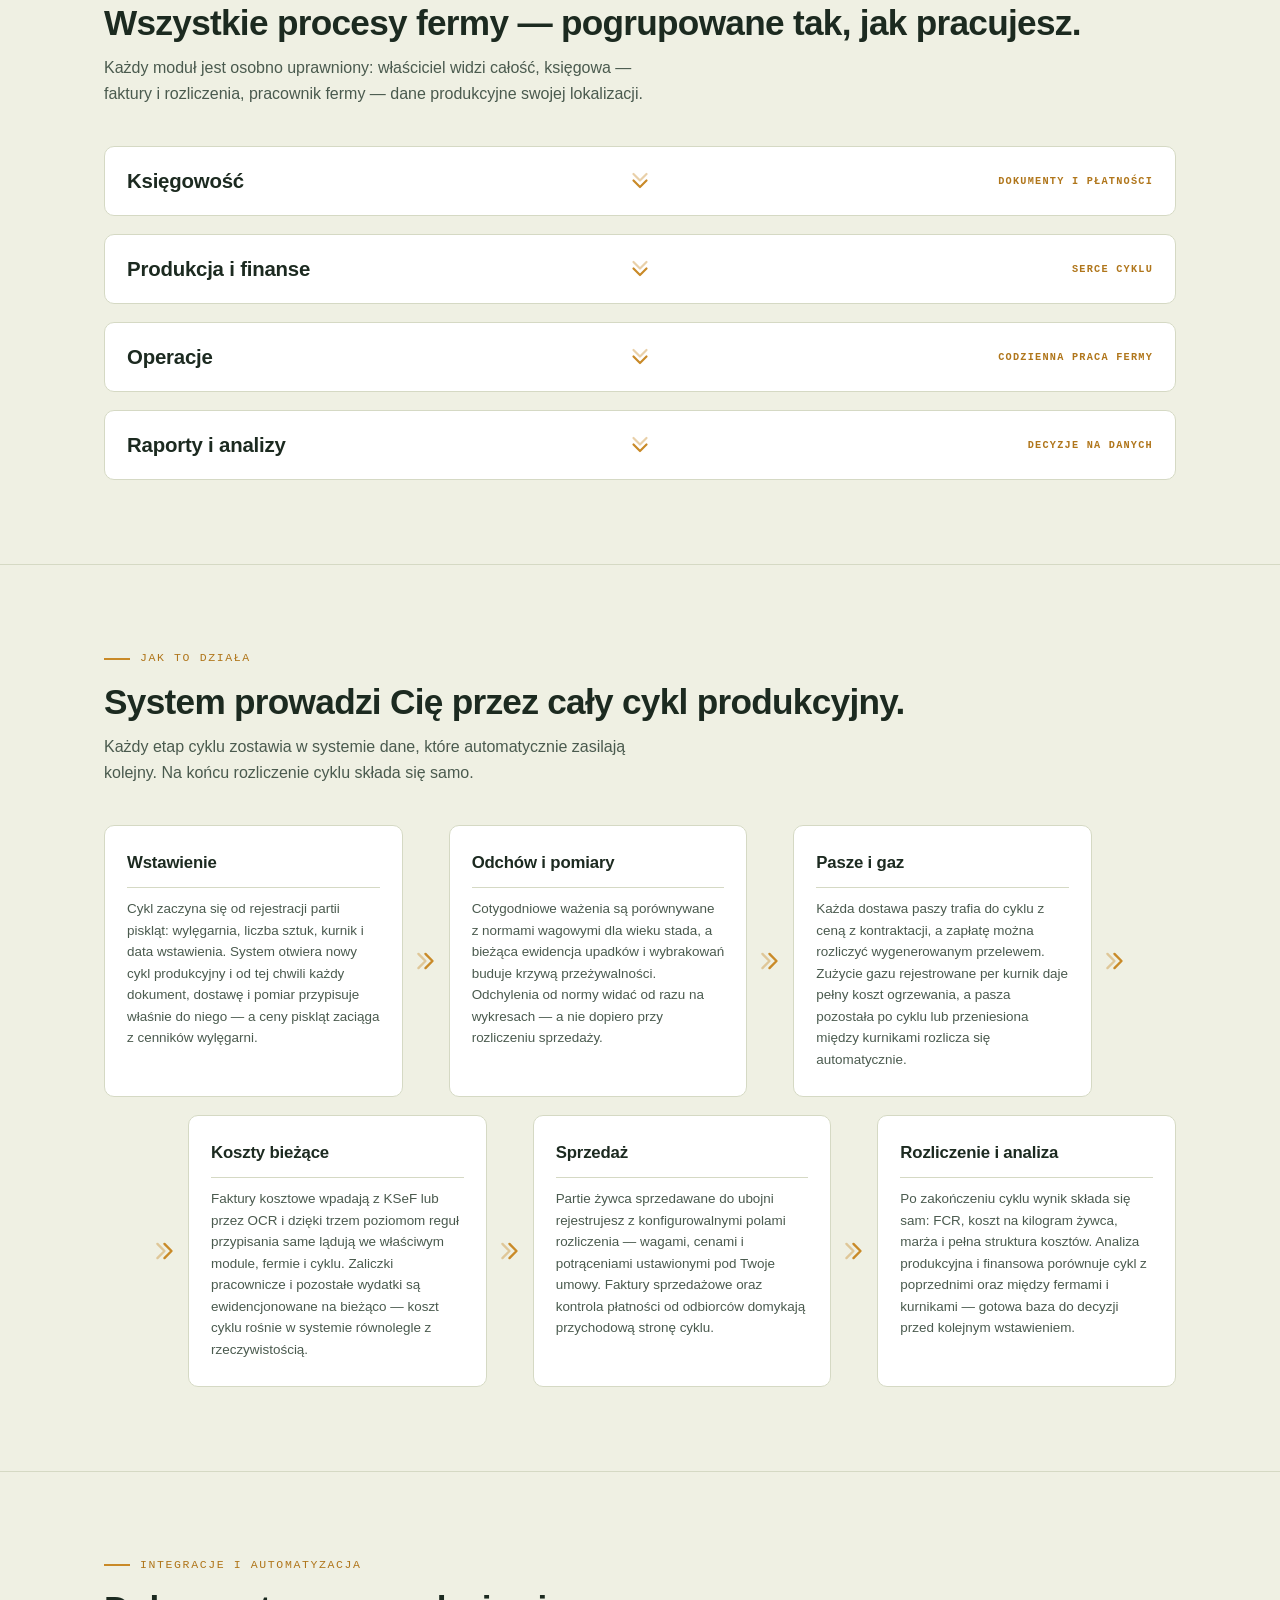
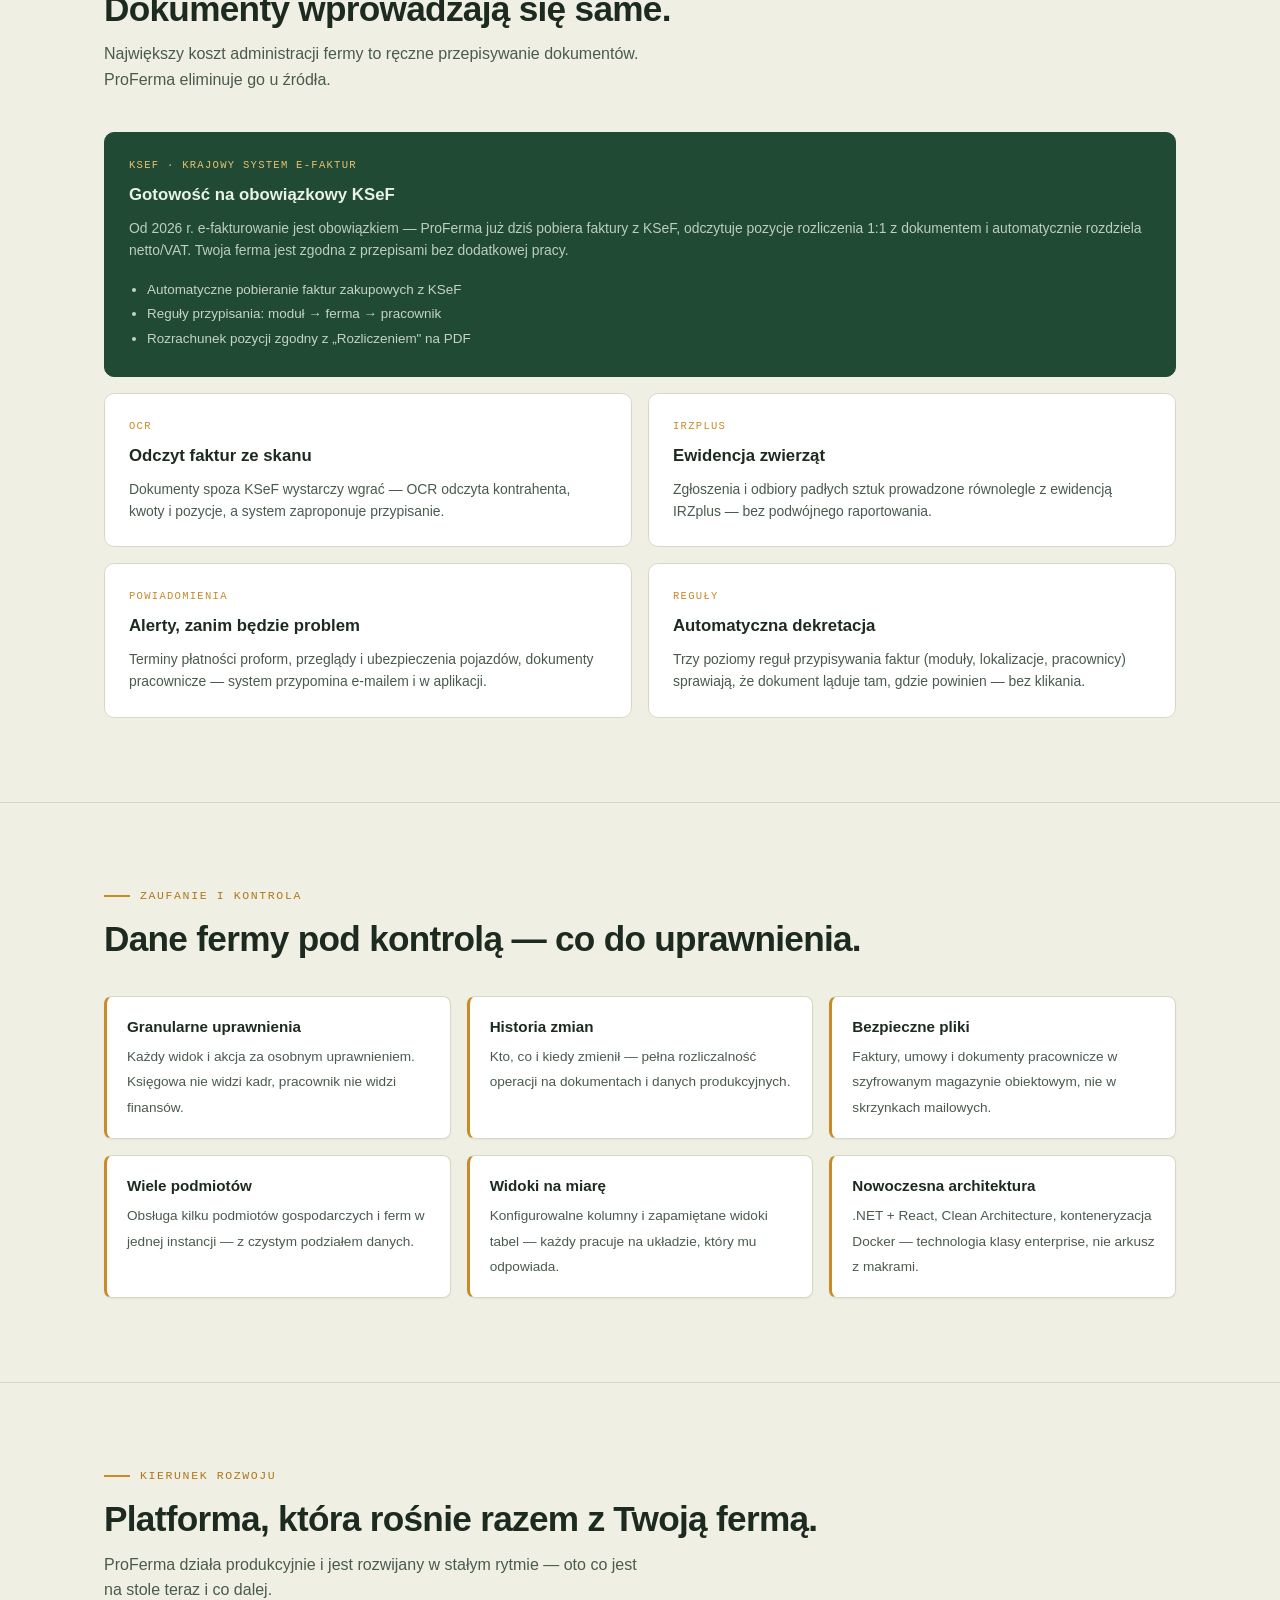
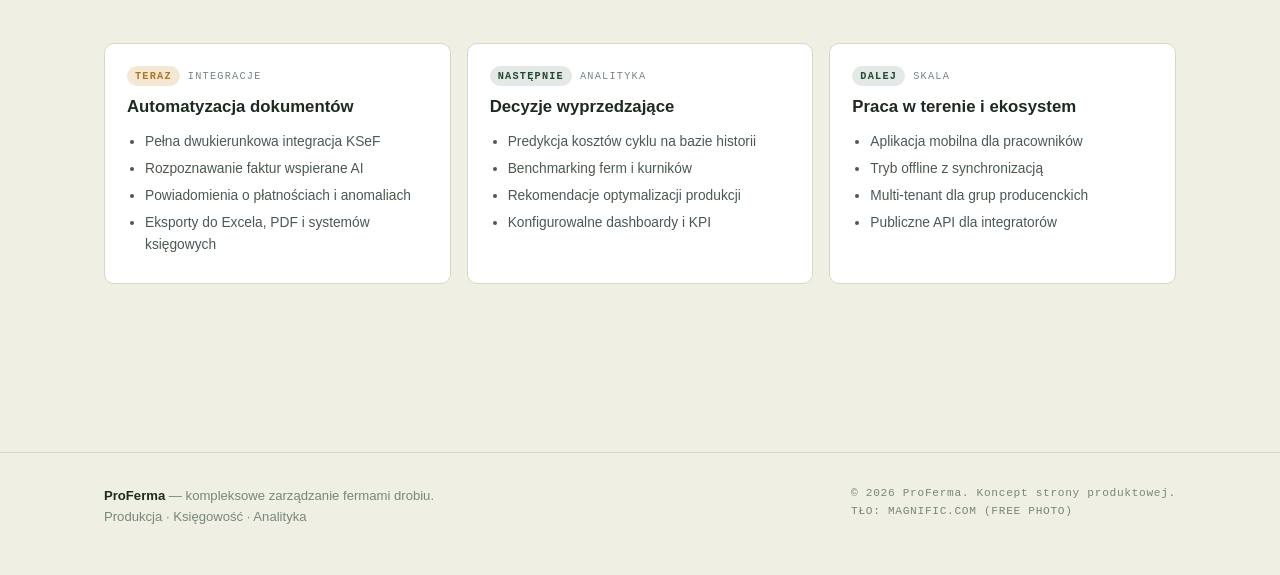
==== commit 9ed64eaf: "hide contact button" ====
--- a/index.html
+++ b/index.html
@@ -1102,9 +1102,11 @@
               bez arkuszy, segregatorów i przepisywania.
             </p>
             <div class="hero-ctas">
+              <!--
               <a class="btn btn-primary" href="farms-manager-kontakt.html"
                 >Skontaktuj się z nami</a
               >
+              -->
               <a class="btn btn-primary" href="#moduly">Zobacz możliwości</a>
             </div>
           </div>
